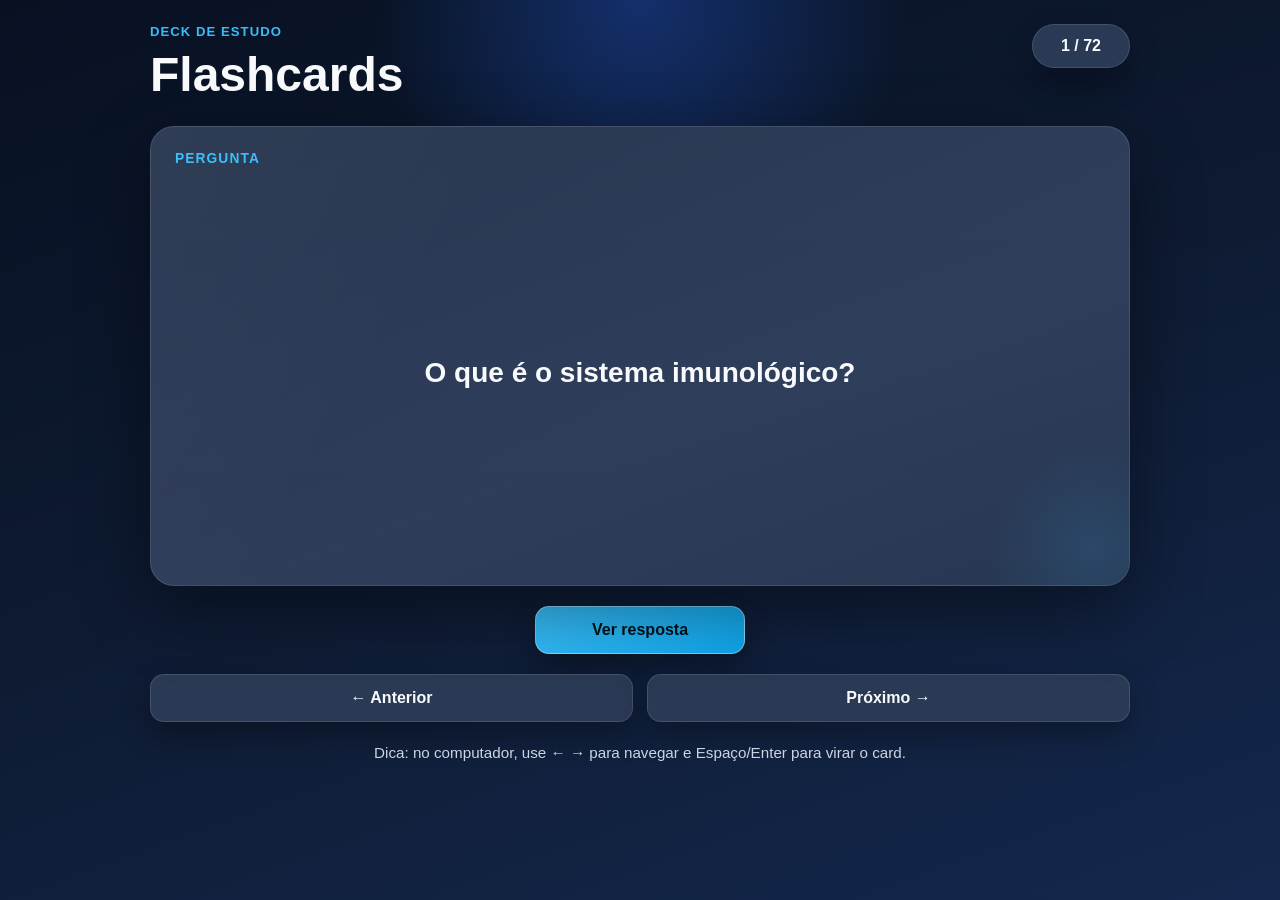
==== index.html @ 92356bc1 "toda logica feita" ====
<!DOCTYPE html>
<html lang="pt-BR">
<head>
  <meta charset="UTF-8" />
  <meta
    name="viewport"
    content="width=device-width, initial-scale=1.0, viewport-fit=cover"
  />
  <title>Flashcards - Imunologia</title>
  <link rel="stylesheet" href="style.css" />
</head>
<body>
  <main class="app">
    <header class="topbar">
      <div>
        <p class="eyebrow">Deck de estudo</p>
        <h1>Flashcards</h1>
      </div>

      <div class="counter-wrap">
        <span id="counter" class="counter">0 / 0</span>
      </div>
    </header>

    <section class="viewer">
      <div class="flashcard-scene">
        <article
          id="flashcard"
          class="flashcard"
          aria-live="polite"
          aria-label="Flashcard"
          tabindex="0"
        >
          <div class="flashcard-face flashcard-front">
            <p class="face-label">Pergunta</p>
            <div id="question" class="card-content"></div>
          </div>

          <div class="flashcard-face flashcard-back">
            <p class="face-label">Resposta</p>
            <div id="answer" class="card-content"></div>
          </div>
        </article>
      </div>

      <div class="actions">
        <button id="toggleBtn" class="btn btn-primary" type="button">
          Ver resposta
        </button>
      </div>

      <div class="nav">
        <button id="prevBtn" class="btn btn-secondary" type="button">
          ← Anterior
        </button>

        <button id="nextBtn" class="btn btn-secondary" type="button">
          Próximo →
        </button>
      </div>

      <p id="statusMessage" class="hint">
        Dica: no computador, use ← → para navegar e Espaço/Enter para virar o card.
      </p>
    </section>
  </main>

  <script src="script.js"></script>
</body>
</html>
---- style.css ----
:root {
  --bg-1: #081122;
  --bg-2: #0f1c35;
  --bg-3: #14284d;
  --surface-1: #18253d;
  --surface-2: #22324f;
  --surface-3: #2a3954;
  --border-1: rgba(255, 255, 255, 0.12);
  --border-2: rgba(255, 255, 255, 0.08);
  --text: #f8fafc;
  --muted: #cbd5e1;
  --accent: #38bdf8;
  --accent-2: #0ea5e9;
  --shadow-lg: 0 24px 70px rgba(0, 0, 0, 0.42);
  --shadow-md: 0 14px 30px rgba(0, 0, 0, 0.3);
  --radius-xl: 24px;
  --radius-lg: 18px;
  --radius-md: 14px;
}

* {
  box-sizing: border-box;
}

html,
body {
  margin: 0;
  min-height: 100%;
}

body {
  font-family: Arial, Helvetica, sans-serif;
  color: var(--text);
  background:
    radial-gradient(circle at top, rgba(37, 99, 235, 0.35) 0%, transparent 24%),
    linear-gradient(160deg, var(--bg-1), var(--bg-2) 55%, var(--bg-3));
  min-height: 100vh;
  padding: 24px;
}

button,
input,
textarea,
select {
  font: inherit;
}

button {
  -webkit-tap-highlight-color: transparent;
}

.app {
  width: 100%;
  max-width: 980px;
  margin: 0 auto;
}

.topbar {
  display: flex;
  align-items: flex-start;
  justify-content: space-between;
  gap: 16px;
  margin-bottom: 24px;
}

.eyebrow {
  margin: 0 0 8px;
  color: var(--accent);
  text-transform: uppercase;
  letter-spacing: 0.08em;
  font-size: 0.82rem;
  font-weight: 800;
}

h1 {
  margin: 0;
  font-size: clamp(2rem, 4vw, 3rem);
}

.counter-wrap {
  display: flex;
  align-items: center;
  justify-content: center;
}

.counter {
  display: inline-flex;
  align-items: center;
  justify-content: center;
  min-width: 98px;
  padding: 12px 18px;
  border-radius: 999px;
  background: var(--surface-3);
  border: 1px solid var(--border-1);
  color: var(--text);
  font-weight: 800;
  box-shadow: var(--shadow-md);
}

.viewer {
  display: grid;
  gap: 20px;
}

.flashcard-scene {
  perspective: 1600px;
}

.flashcard {
  position: relative;
  width: 100%;
  min-height: 460px;
  transform-style: preserve-3d;
  transition: transform 0.8s cubic-bezier(0.22, 1, 0.36, 1);
  cursor: pointer;
  outline: none;
}

.flashcard:focus-visible {
  box-shadow: 0 0 0 3px rgba(56, 189, 248, 0.45);
  border-radius: var(--radius-xl);
}

.flashcard.is-flipped {
  transform: rotateY(180deg);
}

.flashcard-face {
  position: absolute;
  inset: 0;
  display: flex;
  flex-direction: column;
  gap: 18px;
  padding: 24px;
  border-radius: var(--radius-xl);
  border: 1px solid var(--border-1);
  background:
    linear-gradient(180deg, rgba(255, 255, 255, 0.02), rgba(255, 255, 255, 0.01)),
    linear-gradient(160deg, #24324c, #2c3b58 60%, #243550);
  box-shadow: var(--shadow-lg);
  backface-visibility: hidden;
  -webkit-backface-visibility: hidden;
  overflow: hidden;
}

.flashcard-front::before,
.flashcard-back::before {
  content: "";
  position: absolute;
  right: -70px;
  bottom: -70px;
  width: 210px;
  height: 210px;
  border-radius: 50%;
  background: radial-gradient(circle, rgba(56, 189, 248, 0.12), transparent 70%);
  pointer-events: none;
}

.flashcard-front::after,
.flashcard-back::after {
  content: "";
  position: absolute;
  inset: 0;
  background:
    linear-gradient(120deg, rgba(255, 255, 255, 0.03), transparent 30%);
  pointer-events: none;
}

.flashcard-back {
  transform: rotateY(180deg);
}

.face-label {
  margin: 0;
  color: var(--accent);
  font-size: 0.86rem;
  text-transform: uppercase;
  letter-spacing: 0.08em;
  font-weight: 800;
}

.card-content {
  flex: 1;
  display: flex;
  align-items: center;
  justify-content: center;
  text-align: center;
  font-size: clamp(1.2rem, 2.4vw, 1.75rem);
  line-height: 1.55;
  font-weight: 800;
  padding: 12px;
  word-break: break-word;
}

.card-content br {
  display: block;
  content: "";
  margin-bottom: 10px;
}

.actions,
.nav {
  display: flex;
  gap: 14px;
}

.actions {
  justify-content: center;
}

.nav {
  justify-content: space-between;
}

.btn {
  appearance: none;
  border: 1px solid var(--border-1);
  border-radius: var(--radius-md);
  padding: 14px 18px;
  cursor: pointer;
  transition:
    transform 0.16s ease,
    opacity 0.16s ease,
    background 0.16s ease,
    border-color 0.16s ease;
  font-weight: 800;
  box-shadow: var(--shadow-md);
}

.btn:hover {
  transform: translateY(-1px);
}

.btn:active {
  transform: translateY(0);
}

.btn-primary {
  min-width: 210px;
  background: linear-gradient(135deg, var(--accent), var(--accent-2));
  color: #00111a;
  border-color: rgba(255, 255, 255, 0.4);
}

.btn-secondary {
  flex: 1;
  background: var(--surface-3);
  color: var(--text);
}

.hint {
  margin: 0;
  text-align: center;
  color: var(--muted);
  font-size: 0.95rem;
  line-height: 1.5;
}

@media (max-width: 768px) {
  body {
    padding: 16px;
  }

  .topbar {
    flex-direction: column;
    align-items: stretch;
  }

  .counter-wrap {
    justify-content: flex-start;
  }

  .flashcard {
    min-height: 420px;
  }

  .flashcard-face {
    padding: 20px;
  }

  .card-content {
    font-size: clamp(1.05rem, 4.8vw, 1.35rem);
  }

  .nav {
    flex-direction: column;
  }

  .btn-secondary,
  .btn-primary {
    width: 100%;
  }

  .hint {
    font-size: 0.88rem;
  }
}

@media (max-width: 420px) {
  .flashcard {
    min-height: 380px;
  }

  .flashcard-face {
    padding: 16px;
    border-radius: 20px;
  }

  .card-content {
    padding: 4px;
    line-height: 1.45;
  }
}

@media (prefers-reduced-motion: reduce) {
  .flashcard,
  .btn {
    transition: none;
  }
}
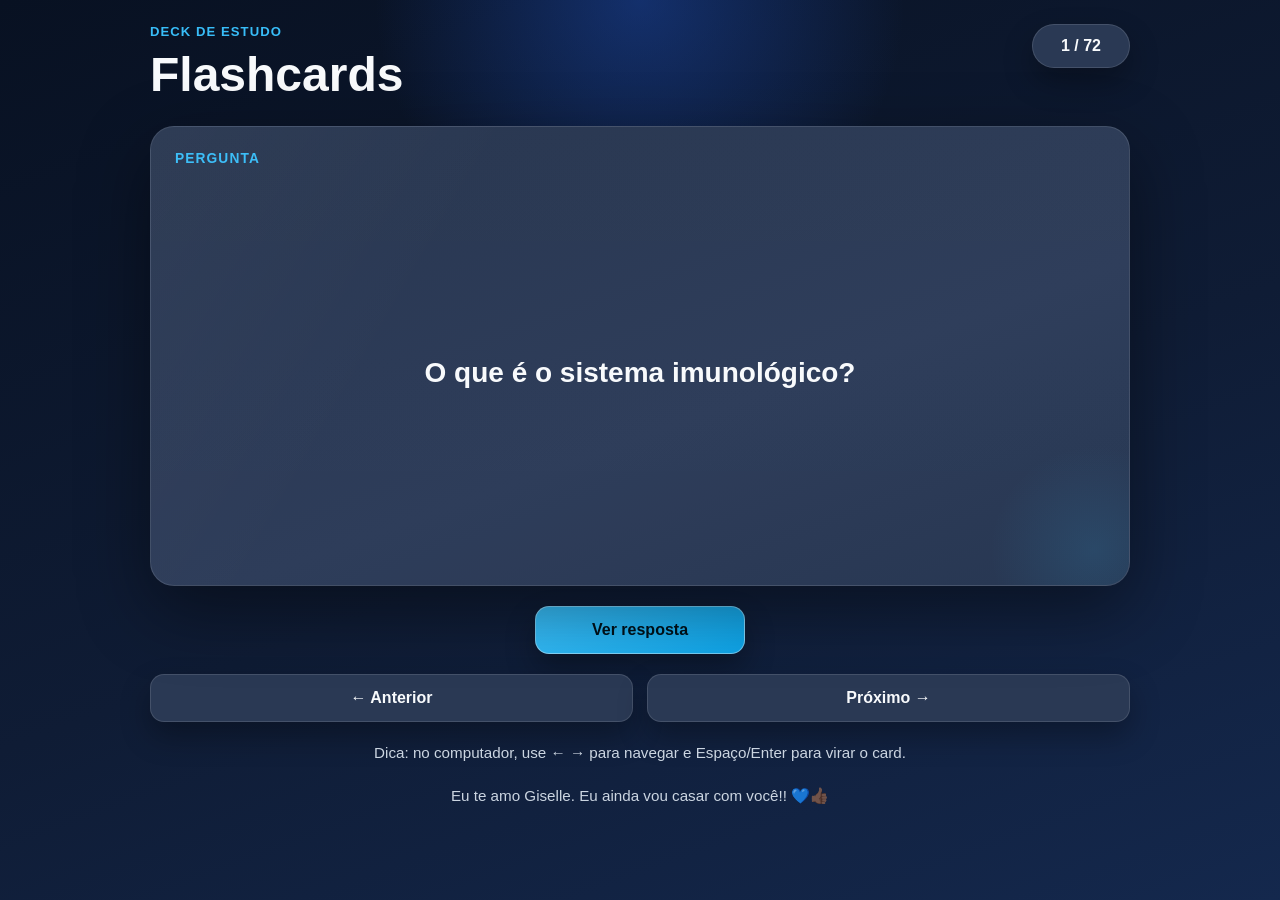
==== commit e6d0cce0: "v0" ====
--- a/index.html
+++ b/index.html
@@ -62,6 +62,10 @@
       <p id="statusMessage" class="hint">
         Dica: no computador, use ← → para navegar e Espaço/Enter para virar o card.
       </p>
+
+      <p id="statusMessage" class="hint">
+        Eu te amo Giselle. Eu ainda vou casar com você!! 💙👍🏿
+      </p>
     </section>
   </main>
 
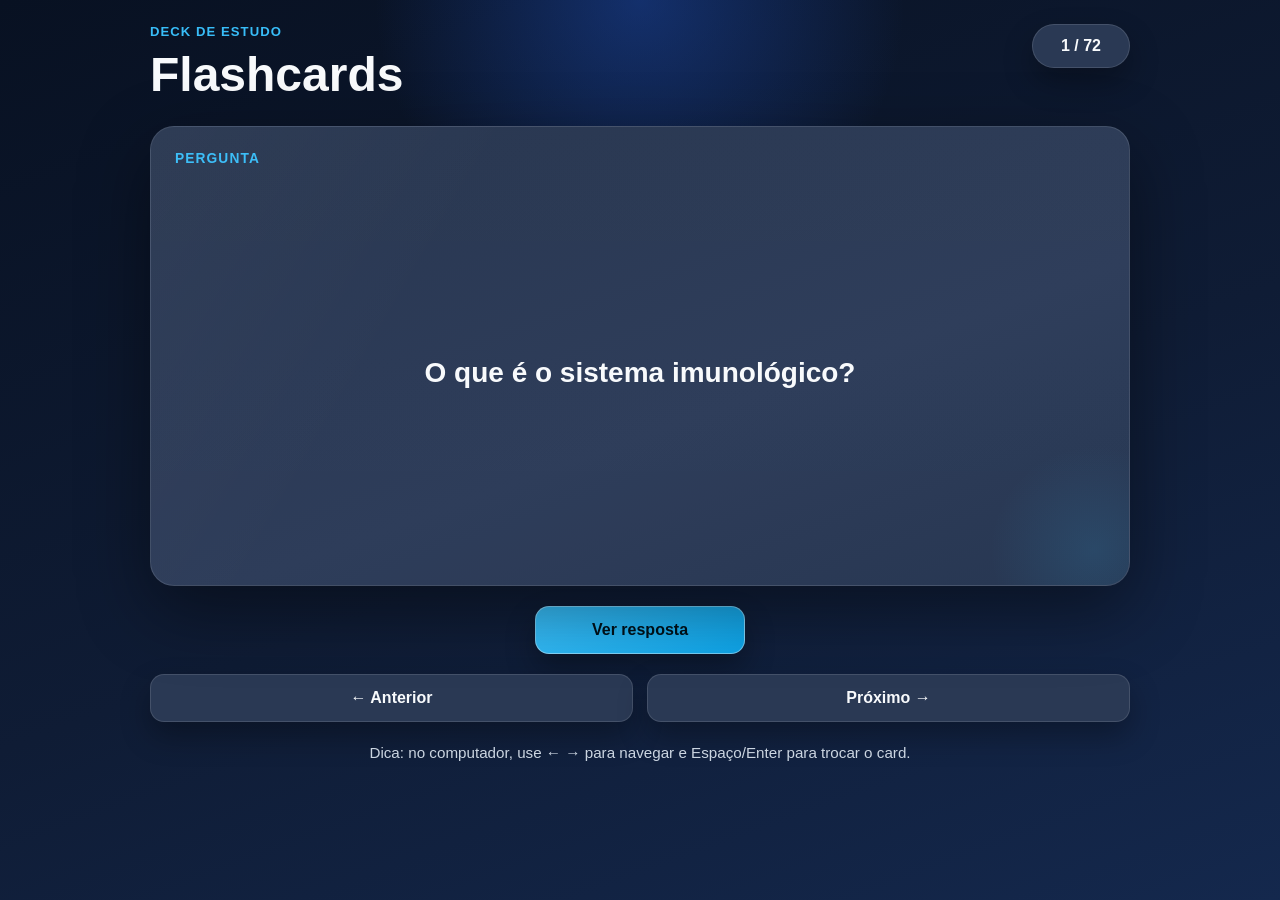
==== commit 41c17998: "feat: adiciona animação de girar" ====
--- a/index.html
+++ b/index.html
@@ -60,11 +60,7 @@
       </div>
 
       <p id="statusMessage" class="hint">
-        Dica: no computador, use ← → para navegar e Espaço/Enter para virar o card.
-      </p>
-
-      <p id="statusMessage" class="hint">
-        Eu te amo Giselle. Eu ainda vou casar com você!! 💙👍🏿
+        Dica: no computador, use ← → para navegar e Espaço/Enter para trocar o card.
       </p>
     </section>
   </main>
--- a/style.css
+++ b/style.css
@@ -103,17 +103,18 @@
 }
 
 .flashcard-scene {
-  perspective: 1600px;
+  width: 100%;
+  perspective: 1200px;
 }
 
 .flashcard {
   position: relative;
   width: 100%;
   min-height: 460px;
-  transform-style: preserve-3d;
-  transition: transform 0.8s cubic-bezier(0.22, 1, 0.36, 1);
   cursor: pointer;
   outline: none;
+  transform-style: preserve-3d;
+  transition: transform 0.7s ease;
 }
 
 .flashcard:focus-visible {
@@ -129,6 +130,8 @@
   position: absolute;
   inset: 0;
   display: flex;
+  min-height: 460px;
+  width: 100%;
   flex-direction: column;
   gap: 18px;
   padding: 24px;
@@ -138,9 +141,13 @@
     linear-gradient(180deg, rgba(255, 255, 255, 0.02), rgba(255, 255, 255, 0.01)),
     linear-gradient(160deg, #24324c, #2c3b58 60%, #243550);
   box-shadow: var(--shadow-lg);
+  overflow: hidden;
   backface-visibility: hidden;
   -webkit-backface-visibility: hidden;
-  overflow: hidden;
+}
+
+.flashcard-back {
+  transform: rotateY(180deg);
 }
 
 .flashcard-front::before,
@@ -161,13 +168,8 @@
   content: "";
   position: absolute;
   inset: 0;
-  background:
-    linear-gradient(120deg, rgba(255, 255, 255, 0.03), transparent 30%);
+  background: linear-gradient(120deg, rgba(255, 255, 255, 0.03), transparent 30%);
   pointer-events: none;
-}
-
-.flashcard-back {
-  transform: rotateY(180deg);
 }
 
 .face-label {
@@ -218,21 +220,8 @@
   border-radius: var(--radius-md);
   padding: 14px 18px;
   cursor: pointer;
-  transition:
-    transform 0.16s ease,
-    opacity 0.16s ease,
-    background 0.16s ease,
-    border-color 0.16s ease;
   font-weight: 800;
   box-shadow: var(--shadow-md);
-}
-
-.btn:hover {
-  transform: translateY(-1px);
-}
-
-.btn:active {
-  transform: translateY(0);
 }
 
 .btn-primary {
@@ -275,6 +264,7 @@
   }
 
   .flashcard-face {
+    min-height: 420px;
     padding: 20px;
   }
 
@@ -302,6 +292,7 @@
   }
 
   .flashcard-face {
+    min-height: 380px;
     padding: 16px;
     border-radius: 20px;
   }
@@ -310,11 +301,4 @@
     padding: 4px;
     line-height: 1.45;
   }
-}
-
-@media (prefers-reduced-motion: reduce) {
-  .flashcard,
-  .btn {
-    transition: none;
-  }
 }
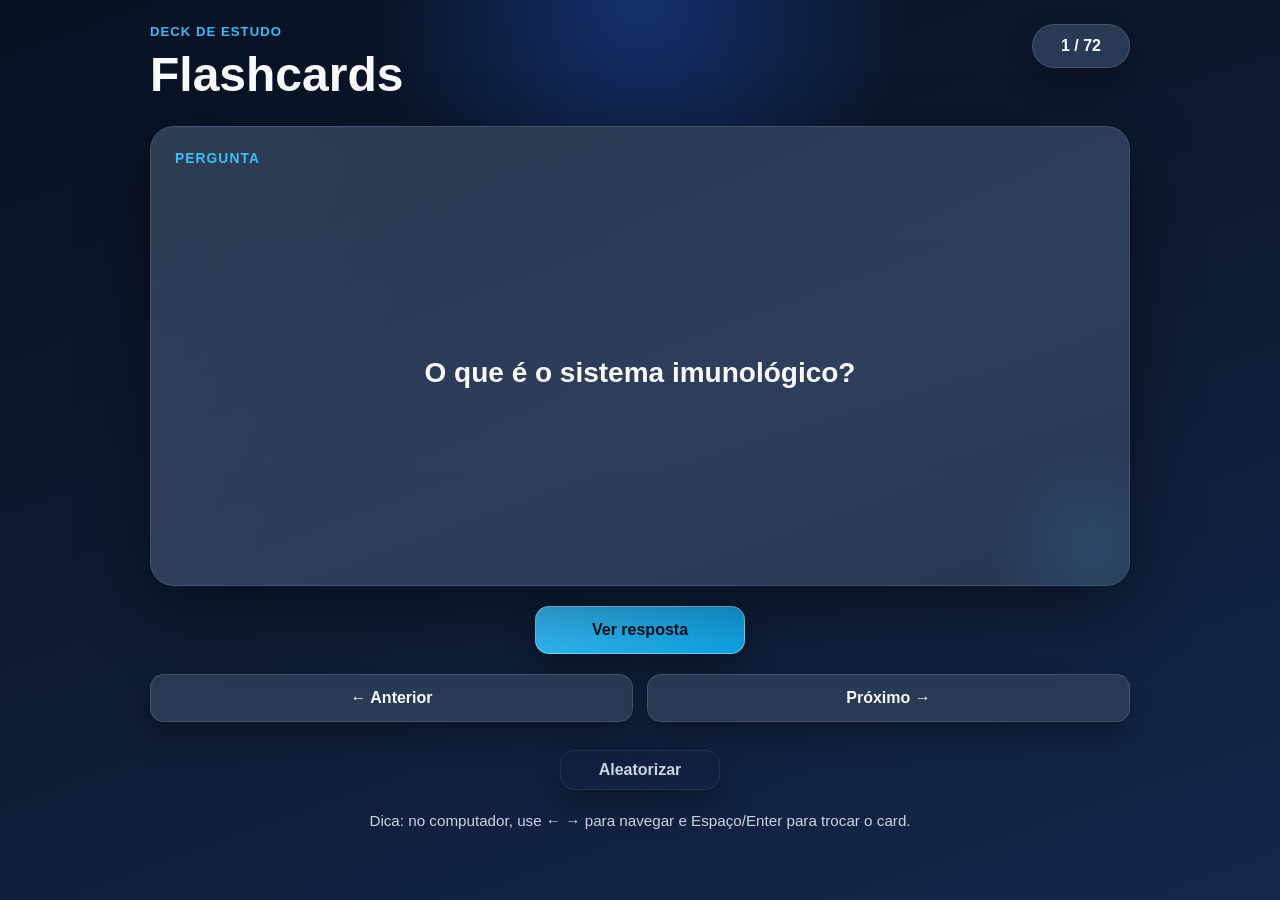
==== commit 740339b6: "Merge pull request #1 from xande0804/gpt Gpt" ====
--- a/index.html
+++ b/index.html
@@ -24,23 +24,25 @@
 
     <section class="viewer">
       <div class="flashcard-scene">
-        <article
-          id="flashcard"
-          class="flashcard"
-          aria-live="polite"
-          aria-label="Flashcard"
-          tabindex="0"
-        >
-          <div class="flashcard-face flashcard-front">
-            <p class="face-label">Pergunta</p>
-            <div id="question" class="card-content"></div>
-          </div>
+        <div id="flashcardSlider" class="flashcard-slider">
+          <article
+            id="flashcard"
+            class="flashcard"
+            aria-live="polite"
+            aria-label="Flashcard"
+            tabindex="0"
+          >
+            <div class="flashcard-face flashcard-front">
+              <p class="face-label">Pergunta</p>
+              <div id="question" class="card-content"></div>
+            </div>
 
-          <div class="flashcard-face flashcard-back">
-            <p class="face-label">Resposta</p>
-            <div id="answer" class="card-content"></div>
-          </div>
-        </article>
+            <div class="flashcard-face flashcard-back">
+              <p class="face-label">Resposta</p>
+              <div id="answer" class="card-content"></div>
+            </div>
+          </article>
+        </div>
       </div>
 
       <div class="actions">
@@ -59,6 +61,12 @@
         </button>
       </div>
 
+      <div class="shuffle-wrap">
+        <button id="shuffleBtn" class="btn btn-tertiary" type="button">
+          Aleatorizar
+        </button>
+      </div>
+
       <p id="statusMessage" class="hint">
         Dica: no computador, use ← → para navegar e Espaço/Enter para trocar o card.
       </p>
--- a/style.css
+++ b/style.css
@@ -16,6 +16,8 @@
   --radius-xl: 24px;
   --radius-lg: 18px;
   --radius-md: 14px;
+  --slide-duration: 280ms;
+  --flip-duration: 700ms;
 }
 
 * {
@@ -107,6 +109,39 @@
   perspective: 1200px;
 }
 
+.flashcard-slider {
+  width: 100%;
+  transition:
+    transform var(--slide-duration) ease,
+    opacity var(--slide-duration) ease;
+  will-change: transform, opacity;
+}
+
+.flashcard-slider.is-sliding-out-left {
+  transform: translateX(-72px);
+  opacity: 0;
+}
+
+.flashcard-slider.is-sliding-out-right {
+  transform: translateX(72px);
+  opacity: 0;
+}
+
+.flashcard-slider.is-pre-enter-left {
+  transform: translateX(-72px);
+  opacity: 0;
+}
+
+.flashcard-slider.is-pre-enter-right {
+  transform: translateX(72px);
+  opacity: 0;
+}
+
+.flashcard-slider.is-entering {
+  transform: translateX(0);
+  opacity: 1;
+}
+
 .flashcard {
   position: relative;
   width: 100%;
@@ -114,7 +149,7 @@
   cursor: pointer;
   outline: none;
   transform-style: preserve-3d;
-  transition: transform 0.7s ease;
+  transition: transform var(--flip-duration) ease;
 }
 
 .flashcard:focus-visible {
@@ -181,6 +216,16 @@
   font-weight: 800;
 }
 
+.flashcard.is-flipped .flashcard-face {
+  background:
+    linear-gradient(180deg, rgba(56, 189, 248, 0.08), rgba(14, 165, 233, 0.05)),
+    linear-gradient(160deg, #1f2e4a, #2b3d5e 60%, #223552);
+}
+
+.flashcard.is-flipped .face-label {
+  color: #22c55e;
+}
+
 .card-content {
   flex: 1;
   display: flex;
@@ -222,6 +267,14 @@
   cursor: pointer;
   font-weight: 800;
   box-shadow: var(--shadow-md);
+  transition:
+    transform 150ms ease,
+    opacity 150ms ease;
+}
+
+.btn:disabled {
+  cursor: not-allowed;
+  opacity: 0.55;
 }
 
 .btn-primary {
@@ -245,6 +298,52 @@
   line-height: 1.5;
 }
 
+/* Container do botão de aleatorizar (linha separada, centralizado) */
+.shuffle-wrap {
+  display: flex;
+  justify-content: center;
+  margin-top: 8px;
+}
+
+/* Botão terciário (menos destaque que os outros) */
+.btn-tertiary {
+  appearance: none;
+  border-radius: var(--radius-md);
+  padding: 10px 16px;
+  cursor: pointer;
+  font-weight: 700;
+
+  /* visual mais leve */
+  background: transparent;
+  color: var(--muted);
+  border: 1px solid var(--border-2);
+
+  /* menor largura */
+  min-width: 160px;
+
+  /* transição suave */
+  transition:
+    background 150ms ease,
+    color 150ms ease,
+    border-color 150ms ease,
+    transform 120ms ease;
+}
+
+.btn-tertiary:hover {
+  background: rgba(255, 255, 255, 0.04);
+  color: var(--text);
+  border-color: var(--border-1);
+}
+
+.btn-tertiary:active {
+  transform: scale(0.98);
+}
+
+.btn-tertiary:disabled {
+  opacity: 0.5;
+  cursor: not-allowed;
+}
+
 @media (max-width: 768px) {
   body {
     padding: 16px;
@@ -283,6 +382,22 @@
 
   .hint {
     font-size: 0.88rem;
+  }
+
+  .flashcard-slider.is-sliding-out-left {
+    transform: translateX(-48px);
+  }
+
+  .flashcard-slider.is-sliding-out-right {
+    transform: translateX(48px);
+  }
+
+  .flashcard-slider.is-pre-enter-left {
+    transform: translateX(-48px);
+  }
+
+  .flashcard-slider.is-pre-enter-right {
+    transform: translateX(48px);
   }
 }
 
